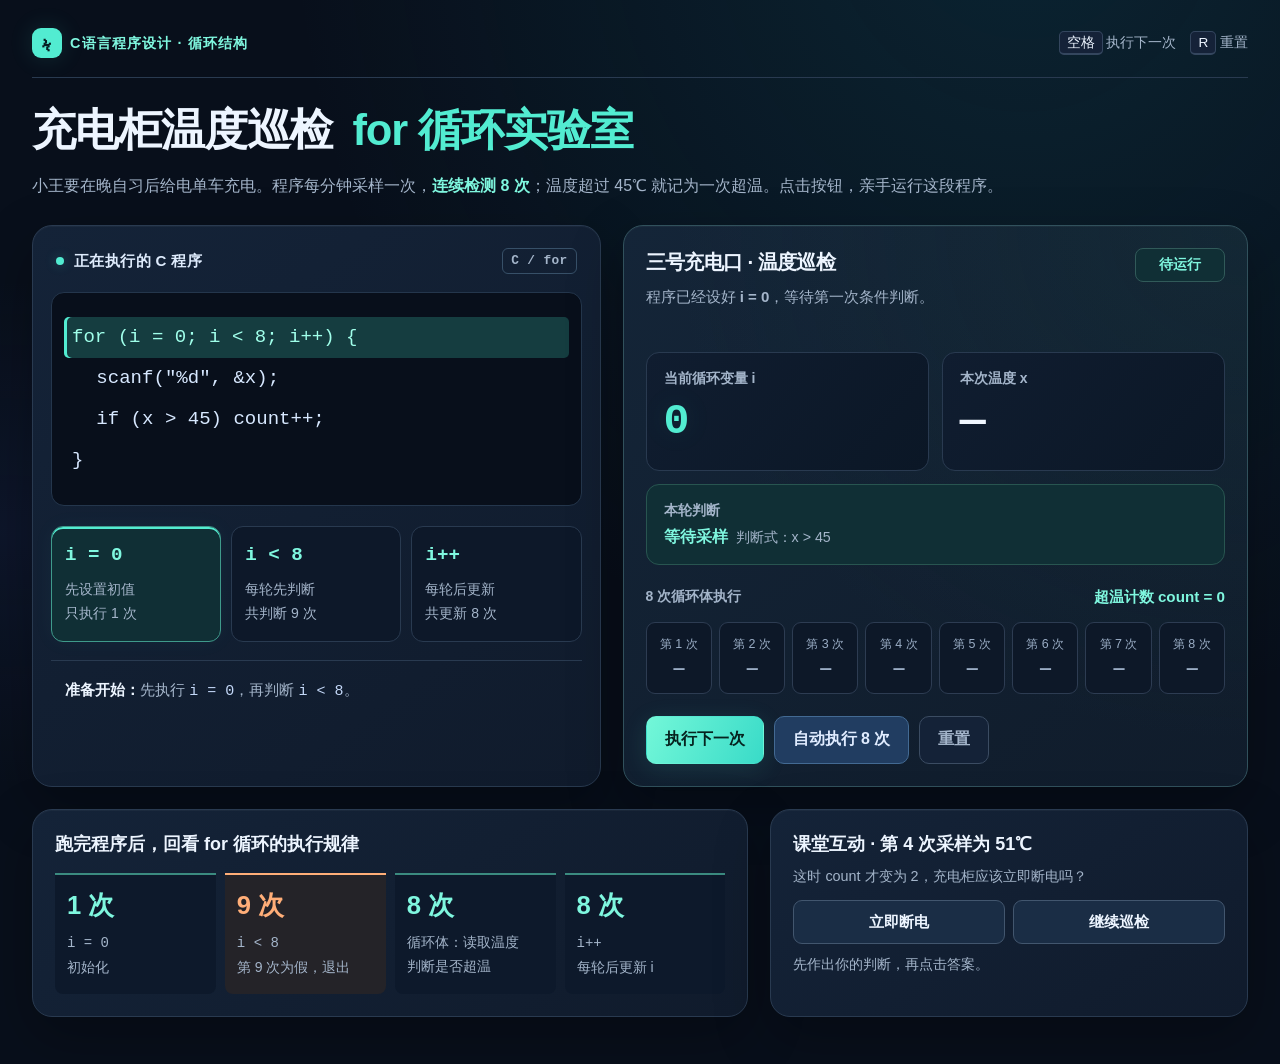
==== for-loop.html @ 03968ece "Publish C语言程序设计学习实验室" ====
<!doctype html>
<html lang="zh-CN">
<head>
  <meta charset="UTF-8" />
  <meta name="viewport" content="width=device-width, initial-scale=1.0" />
  <meta name="theme-color" content="#080f1b" />
  <meta name="color-scheme" content="dark" />
  <meta name="description" content="用充电柜温度巡检理解 C 语言 for 循环的初始化、条件、循环体与更新。" />
  <title>充电柜温度巡检 · for 循环实验室</title>
  <link rel="icon" type="image/svg+xml" href="data:image/svg+xml,%3Csvg xmlns='http://www.w3.org/2000/svg' viewBox='0 0 64 64'%3E%3Crect width='64' height='64' rx='14' fill='%230A3550'/%3E%3Cpath d='M34 7 15 36h15l-2 21 21-31H34z' fill='%234EE1D1'/%3E%3C/svg%3E" />
  <style>
    :root {
      color-scheme: dark;
      --ink: #edf5ff;
      --ink-soft: #a4b5ca;
      --paper: #080f1b;
      --card: #111e30;
      --line: #293a50;
      --cyan: #52ecd1;
      --cyan-dark: #7ff7df;
      --cyan-pale: #102f35;
      --navy: #f0f7ff;
      --orange: #ffae78;
      --orange-pale: #35271f;
      --gold: #e8ce84;
      --shadow: 0 20px 55px rgba(0, 0, 0, .28), inset 0 1px 0 rgba(255, 255, 255, .035);
    }
    * { box-sizing: border-box; }
    html { background: var(--paper); }
    body {
      margin: 0;
      min-width: 320px;
      color: var(--ink);
      background: radial-gradient(ellipse at 80% -12%, rgba(19, 107, 125, .23), transparent 46rem), radial-gradient(ellipse at 0% 50%, rgba(48, 66, 143, .13), transparent 38rem), var(--paper);
      font-family: "PingFang SC", "Microsoft YaHei", "Noto Sans CJK SC", Arial, sans-serif;
    }
    button { font: inherit; }
    ::selection { color: #071a23; background: var(--cyan); }
    .shell { width: min(1240px, calc(100% - 64px)); margin: 0 auto; padding: 28px 0 48px; }
    .topline { display: flex; align-items: center; justify-content: space-between; gap: 18px; margin-bottom: 24px; padding-bottom: 19px; border-bottom: 1px solid var(--line); }
    .course-tag { display: inline-flex; align-items: center; gap: 8px; color: var(--cyan-dark); font-size: .9rem; font-weight: 800; letter-spacing: .08em; }
    .bolt { width: 30px; height: 30px; display: grid; place-items: center; color: #061d22; background: var(--cyan); border-radius: 9px; font-size: 1.3rem; box-shadow: 0 0 24px #52ecd121; }
    .key-guide { color: var(--ink-soft); font-size: .85rem; white-space: nowrap; }
    .key-guide kbd { border: 1px solid #34465e; border-bottom-width: 2px; border-radius: 5px; background: #152238; padding: 3px 7px; color: var(--ink); font-family: inherit; }
    h1 { margin: 0; font-size: clamp(1.85rem, 3.4vw, 2.85rem); line-height: 1.3; letter-spacing: -.025em; font-weight: 850; }
    h1 span { display: inline-block; color: var(--cyan); margin-left: 20px; }
    .lede { max-width: 1000px; margin: 12px 0 25px; color: var(--ink-soft); font-size: 1rem; line-height: 1.85; }
    .lede strong { color: var(--cyan-dark); }
    .lab { display: grid; grid-template-columns: minmax(0, 1fr) minmax(0, 1.1fr); gap: 22px; align-items: stretch; }
    .code-card, .sim-card, .principle-card, .challenge { background: linear-gradient(145deg, #142338, #101b2c); border: 1px solid var(--line); border-radius: 20px; box-shadow: var(--shadow); }
    .code-card { overflow: hidden; }
    .card-label { display: flex; align-items: center; gap: 10px; margin: 0; padding: 22px 23px 18px; color: #deebfc; font-size: .94rem; font-weight: 750; letter-spacing: .025em; }
    .code-language { margin-left: auto; font: 600 .8rem/1.4 Consolas, monospace; padding: 3px 8px; border: 1px solid #375068; border-radius: 6px; color: var(--ink-soft); }
    .dot { width: 8px; height: 8px; border-radius: 100%; background: var(--cyan); box-shadow: 0 0 12px #52ecd144; }
    .code { margin: 0 18px; padding: 24px 12px; overflow: auto; color: #d7e8ff; background: #080f1b; border: 1px solid #24364c; border-radius: 13px; font: 500 clamp(.95rem, 1.65vw, 1.19rem)/2.15 "SFMono-Regular", Consolas, "Liberation Mono", monospace; }
    .c-line { display: block; min-width: max-content; padding: 0 8px; border-radius: 5px; transition: background .25s, color .25s, box-shadow .25s; }
    .c-line.active { color: #a0ffea; background: #153d40; box-shadow: inset 3px 0 0 var(--cyan); }
    .c-line.warn-active { color: #ffd0ab; background: #422f25; box-shadow: inset 3px 0 0 var(--orange); }
    .indent { padding-left: 1.7em; }
    .for-parts { display: grid; grid-template-columns: repeat(3, 1fr); gap: 10px; margin: 20px 18px 18px; }
    .part { min-height: 116px; padding: 16px 13px; background: #0d1829; border: 1px solid var(--line); border-radius: 12px; transition: background .25s, box-shadow .25s, border-color .25s; }
    .part.active { background: var(--cyan-pale); border-color: #3f9a8b; box-shadow: inset 0 2px 0 var(--cyan), 0 0 22px #52ecd10b; }
    .part.exit { background: var(--orange-pale); box-shadow: inset 0 3px 0 var(--orange); }
    .part code { display: block; color: var(--cyan-dark); font: 800 1.2rem/1.25 "SFMono-Regular", Consolas, monospace; }
    .part.exit code { color: var(--orange); }
    .part span { display: block; margin-top: 11px; color: var(--ink-soft); font-size: .875rem; line-height: 1.7; }
    .concept-note { margin: 0 18px 22px; padding: 15px 14px; border-top: 1px solid var(--line); color: var(--ink-soft); font-size: .94rem; line-height: 1.85; }
    .concept-note code { color: #c4d8f8; }
    .concept-note b { color: var(--ink); }
    .sim-card { padding: 22px; border-color: #31515c; background: radial-gradient(ellipse at top right, #19413e38, transparent 65%), linear-gradient(145deg, #142538, #101c2b); }
    .sim-head { display: flex; justify-content: space-between; gap: 16px; align-items: flex-start; }
    .sim-head h2 { margin: 0; font-size: 1.28rem; letter-spacing: -.03em; }
    .sim-head p { min-height: 3.1em; margin: 9px 0 0; color: var(--ink-soft); font-size: .94rem; line-height: 1.6; }
    .state-chip { flex: 0 0 auto; min-width: 90px; padding: 7px 10px; border: 1px solid #315a59; border-radius: 8px; color: var(--cyan-dark); background: var(--cyan-pale); text-align: center; font-size: .875rem; font-weight: 750; }
    .reading-panel { display: grid; grid-template-columns: 1fr 1fr; gap: 13px; margin-top: 20px; }
    .reading { min-height: 119px; padding: 17px; border: 1px solid var(--line); border-radius: 13px; background: linear-gradient(130deg, #101d30, #0b1726); transition: background .25s, border-color .25s; }
    .reading .tiny { display: block; color: var(--ink-soft); font-size: .875rem; font-weight: 600; }
    .reading strong { display: block; margin-top: 10px; color: var(--navy); font: 600 2.7rem/1.1 "SFMono-Regular", Consolas, monospace; font-variant-numeric: tabular-nums; letter-spacing: -.045em; }
    #i-value { color: var(--cyan); text-shadow: 0 0 30px #52ecd11a; }
    .reading strong .unit { font-size: 1rem; letter-spacing: 0; }
    .reading.hot { border-color: #79533c; background: var(--orange-pale); }
    .reading.hot strong { color: var(--orange); }
    .judgement { grid-column: 1 / -1; min-height: auto; padding: 14px 17px; border-color: #285550; background: var(--cyan-pale); line-height: 1.7; }
    .judgement.hot { background: var(--orange-pale); }
    .judgement strong { display: inline; margin: 0; color: var(--cyan-dark); font-family: inherit; font-size: 1rem; font-weight: 700; line-height: 1.7; letter-spacing: 0; }
    .judgement.hot strong { color: var(--orange); }
    .reason { margin-left: 8px; color: var(--ink-soft); font-size: .89rem; }
    .track-wrap { margin: 22px 0 0; }
    .track-title { display: flex; flex-wrap: wrap; gap: 7px; justify-content: space-between; align-items: center; margin-bottom: 14px; color: var(--ink-soft); font-size: .875rem; font-weight: 650; }
    .track-title b { color: var(--cyan-dark); font-size: .95rem; }
    .track { display: grid; grid-template-columns: repeat(8, 1fr); gap: 7px; }
    .sample { min-height: 72px; display: flex; flex-direction: column; justify-content: center; align-items: center; gap: 7px; border: 1px solid #2d3c52; border-radius: 9px; color: #9aadc5; background: #0d1828; transition: transform .25s, border .25s, background .25s, box-shadow .25s; }
    .sample .number { font-size: .78rem; font-weight: 500; white-space: nowrap; }
    .sample .temp { font: 600 1.15rem/1.1 "SFMono-Regular", Consolas, monospace; letter-spacing: -.04em; }
    .sample.done { color: var(--cyan-dark); border-color: #397b70; background: var(--cyan-pale); }
    .sample.done.hot { color: var(--orange); border-color: #7e573e; background: var(--orange-pale); }
    .sample.current { transform: translateY(-4px); border-color: var(--cyan); box-shadow: 0 6px 20px #52ecd122; }
    .sample.current.hot { border-color: var(--orange); box-shadow: 0 6px 20px #ffae7820; }
    .actions { display: flex; flex-wrap: wrap; gap: 10px; margin-top: 22px; }
    .btn { min-height: 48px; padding: 0 18px; border: 1px solid transparent; border-radius: 10px; cursor: pointer; font-weight: 750; transition: transform .18s, background .18s, border .18s, opacity .18s, box-shadow .18s; }
    .btn:hover:not(:disabled) { transform: translateY(-2px); }
    .btn:focus-visible { outline: 2px solid var(--cyan); outline-offset: 4px; }
    .btn:disabled { cursor: not-allowed; opacity: .55; }
    .primary { color: #06231f; background: linear-gradient(115deg, #73f7d8, #39dbc8); box-shadow: 0 5px 24px #45e2ce20; }
    .primary:hover:not(:disabled) { background: #8effe6; box-shadow: 0 7px 28px #45e2ce35; }
    .auto { color: #e0ecff; border-color: #436a93; background: #213d61; }
    .auto:hover:not(:disabled) { background: #2d507e; }
    .ghost { color: var(--ink-soft); border-color: #3b4c62; background: #142237; }
    .ghost:hover:not(:disabled) { color: var(--ink); border-color: #7086a0; }
    .exit-result { display: none; margin-top: 20px; padding: 16px 17px; border-radius: 12px; color: #ffd6b5; background: linear-gradient(110deg, #3f2e22, #262228); border: 1px solid #94673f; }
    .exit-result.show { display: block; animation: reveal .35s ease-out; }
    .exit-result b { display: block; font-size: 1.04rem; }
    .exit-result span { display: block; margin-top: 7px; color: #e3bda2; font-size: .94rem; line-height: 1.7; }
    @keyframes reveal { from { opacity: 0; transform: translateY(8px); } to { opacity: 1; transform: translateY(0); } }
    .below { display: grid; grid-template-columns: 1.2fr .8fr; gap: 22px; margin-top: 22px; }
    .principle-card, .challenge { padding: 22px; }
    .principle-card h2, .challenge h2 { margin: 0; font-size: 1.12rem; }
    .principles { display: grid; grid-template-columns: repeat(4, 1fr); gap: 9px; margin-top: 17px; }
    .principle { padding: 15px 12px; border-top: 2px solid #3b8b80; border-radius: 0 0 8px 8px; background: #0d192b; }
    .principle:nth-child(2) { border-top-color: var(--orange); background: #242328; }
    .principle b { display: block; color: var(--cyan-dark); font-size: 1.6rem; line-height: 1.25; }
    .principle:nth-child(2) b { color: var(--orange); }
    .principle span { display: block; margin-top: 9px; color: var(--ink-soft); font-size: .875rem; line-height: 1.7; }
    .challenge p { margin: 9px 0 13px; color: var(--ink-soft); font-size: .9rem; line-height: 1.55; }
    .answer-row { display: flex; gap: 8px; }
    .answer { flex: 1; min-height: 44px; padding: 0 10px; color: var(--ink); border: 1px solid #42566e; border-radius: 9px; background: #1a2d45; cursor: pointer; font-size: .94rem; font-weight: 650; transition: background .2s, border-color .2s; }
    .answer:hover { border-color: var(--cyan); background: #20413f; }
    .answer:focus-visible { outline: 2px solid var(--cyan); outline-offset: 3px; }
    .feedback { min-height: 22px; margin: 12px 0 0; color: var(--ink-soft); font-size: .84rem; line-height: 1.5; }
    .feedback.good { color: var(--cyan-dark); font-weight: 700; }
    .feedback.bad { color: var(--orange); font-weight: 700; }
    .sr-only { position: absolute; width: 1px; height: 1px; padding: 0; margin: -1px; overflow: hidden; clip: rect(0, 0, 0, 0); white-space: nowrap; border: 0; }
    @media (max-width: 1000px) { h1 span { display: block; margin: 3px 0 0; } .track { grid-template-columns: repeat(4, 1fr); } }
    @media (max-width: 850px) { .lab, .below { grid-template-columns: 1fr; } .principles { grid-template-columns: repeat(4, 1fr); } .track { grid-template-columns: repeat(8, 1fr); } .code { font-size: 1.15rem; } }
    @media (max-width: 560px) { .shell { width: calc(100% - 28px); padding-top: 20px; } .key-guide { display: none; } h1 { font-size: 1.9rem; } .course-tag { font-size: .82rem; letter-spacing: .01em; } .sim-card { padding: 17px; } .sim-head { flex-wrap: wrap; gap: 10px; } .code { font-size: .93rem; padding: 20px 8px; margin: 0 12px; } .for-parts { margin: 16px 12px; gap: 6px; } .part { min-height: auto; padding: 13px 8px; } .part code { font-size: 1rem; } .part span { font-size: .875rem; } .concept-note { margin: 0 12px 15px; padding: 12px 5px; } .track { grid-template-columns: repeat(4, 1fr); } .principles { grid-template-columns: 1fr 1fr; } .principle-card, .challenge { padding: 18px; } .actions { gap: 8px; } .btn { padding: 0 13px; font-size: .94rem; } .reason { display: block; margin: 2px 0 0; } }
    @media (prefers-reduced-motion: reduce) { *, *::before, *::after { animation: none !important; transition: none !important; } }
  </style>
</head>
<body>
  <main class="shell">
    <div class="topline">
      <div class="course-tag"><span class="bolt">ϟ</span> C语言程序设计 · 循环结构</div>
      <div class="key-guide"><kbd>空格</kbd> 执行下一次　<kbd>R</kbd> 重置</div>
    </div>
    <h1>充电柜温度巡检<span>for 循环实验室</span></h1>
    <p class="lede">小王要在晚自习后给电单车充电。程序每分钟采样一次，<strong>连续检测 8 次</strong>；温度超过 45℃ 就记为一次超温。点击按钮，亲手运行这段程序。</p>

    <section class="lab" aria-label="for 循环运行模拟">
      <article class="code-card">
        <p class="card-label"><span class="dot"></span>正在执行的 C 程序<span class="code-language">C / for</span></p>
        <pre class="code" aria-label="for 循环程序代码"><code><span id="line-for" class="c-line">for (i = 0; i &lt; 8; i++) {</span><span id="line-input" class="c-line indent">scanf("%d", &amp;x);</span><span id="line-if" class="c-line indent">if (x &gt; 45) count++;</span><span class="c-line">}</span></code></pre>
        <div class="for-parts" aria-label="for 的三个表达式">
          <div id="part-init" class="part active"><code>i = 0</code><span>先设置初值<br />只执行 1 次</span></div>
          <div id="part-condition" class="part"><code>i &lt; 8</code><span>每轮先判断<br />共判断 9 次</span></div>
          <div id="part-update" class="part"><code>i++</code><span>每轮后更新<br />共更新 8 次</span></div>
        </div>
        <p class="concept-note" id="concept-note"><b>准备开始：</b>先执行 <code>i = 0</code>，再判断 <code>i &lt; 8</code>。</p>
      </article>

      <article class="sim-card">
        <div class="sim-head">
          <div><h2>三号充电口 · 温度巡检</h2><p id="stage-copy">程序已经设好 <b>i = 0</b>，等待第一次条件判断。</p></div>
          <div class="state-chip" id="state-chip">待运行</div>
        </div>
        <div class="reading-panel" aria-live="polite">
          <div class="reading"><span class="tiny">当前循环变量 i</span><strong id="i-value">0</strong></div>
          <div id="temperature-card" class="reading"><span class="tiny">本次温度 x</span><strong id="temperature-value">—</strong></div>
          <div id="judgement-card" class="reading judgement"><span class="tiny">本轮判断</span><strong id="judgement-value">等待采样</strong><span id="reason" class="reason">判断式：x &gt; 45</span></div>
        </div>
        <div class="track-wrap">
          <div class="track-title"><span>8 次循环体执行</span><b id="count-readout">超温计数 count = 0</b></div>
          <div id="track" class="track" aria-label="8 次温度采样记录"></div>
        </div>
        <div class="actions">
          <button id="next-button" class="btn primary" type="button">执行下一次</button>
          <button id="auto-button" class="btn auto" type="button">自动执行 8 次</button>
          <button id="reset-button" class="btn ghost" type="button">重置</button>
        </div>
        <div id="exit-result" class="exit-result" role="status"><b>循环结束：i = 8，i &lt; 8 为假</b><span>8 次采样全部完成，count = 3。满足“超温次数 ≥ 3”，三号口自动断电。</span></div>
      </article>
    </section>

    <section class="below" aria-label="规律总结与课堂互动">
      <article class="principle-card">
        <h2>跑完程序后，回看 for 循环的执行规律</h2>
        <div class="principles">
          <div class="principle"><b>1 次</b><span><code>i = 0</code><br />初始化</span></div>
          <div class="principle"><b>9 次</b><span><code>i &lt; 8</code><br />第 9 次为假，退出</span></div>
          <div class="principle"><b>8 次</b><span>循环体：读取温度<br />判断是否超温</span></div>
          <div class="principle"><b>8 次</b><span><code>i++</code><br />每轮后更新 i</span></div>
        </div>
      </article>
      <aside class="challenge">
        <h2>课堂互动 · 第 4 次采样为 51℃</h2>
        <p>这时 count 才变为 2，充电柜应该立即断电吗？</p>
        <div class="answer-row">
          <button class="answer" type="button" data-answer="yes">立即断电</button>
          <button class="answer" type="button" data-answer="no">继续巡检</button>
        </div>
        <p id="feedback" class="feedback" aria-live="polite">先作出你的判断，再点击答案。</p>
      </aside>
    </section>
  </main>

  <script>
    const readings = [43, 47, 42, 51, 39, 46, 41, 44];
    let completed = 0;
    let count = 0;
    let busy = false;
    let autoRunning = false;

    const el = (id) => document.getElementById(id);
    const sleep = (ms) => new Promise((resolve) => window.setTimeout(resolve, ms));
    const elements = {
      lineFor: el('line-for'), lineInput: el('line-input'), lineIf: el('line-if'),
      init: el('part-init'), condition: el('part-condition'), update: el('part-update'),
      note: el('concept-note'), stage: el('stage-copy'), chip: el('state-chip'),
      iValue: el('i-value'), temperatureValue: el('temperature-value'), temperatureCard: el('temperature-card'),
      judgementValue: el('judgement-value'), judgementCard: el('judgement-card'), reason: el('reason'),
      count: el('count-readout'), track: el('track'), next: el('next-button'), auto: el('auto-button'),
      reset: el('reset-button'), result: el('exit-result'), feedback: el('feedback')
    };

    function clearHighlights() {
      [elements.lineFor, elements.lineInput, elements.lineIf].forEach((node) => node.className = 'c-line' + (node === elements.lineInput || node === elements.lineIf ? ' indent' : ''));
      [elements.init, elements.condition, elements.update].forEach((node) => node.className = 'part');
    }

    function setStage(kind, message) {
      clearHighlights();
      if (kind === 'init') { elements.init.classList.add('active'); elements.lineFor.classList.add('active'); }
      if (kind === 'condition') { elements.condition.classList.add('active'); elements.lineFor.classList.add('active'); }
      if (kind === 'body') { elements.lineInput.classList.add('active'); elements.lineIf.classList.add('active'); }
      if (kind === 'hot') { elements.lineInput.classList.add('active'); elements.lineIf.classList.add('warn-active'); }
      if (kind === 'update') { elements.update.classList.add('active'); elements.lineFor.classList.add('active'); }
      if (kind === 'exit') { elements.condition.classList.add('exit'); elements.lineFor.classList.add('warn-active'); }
      elements.stage.innerHTML = message;
    }

    function drawTrack(currentIndex = -1) {
      elements.track.innerHTML = readings.map((temp, index) => {
        const isDone = index < completed;
        const isHot = temp > 45;
        const isCurrent = index === currentIndex;
        const classes = ['sample'];
        if (isDone) classes.push('done');
        if (isHot && isDone) classes.push('hot');
        if (isCurrent) classes.push('current');
        if (isCurrent && isHot) classes.push('hot');
        return `<div class="${classes.join(' ')}" aria-label="第 ${index + 1} 次采样${isDone ? `，${temp} 摄氏度` : '，尚未执行'}"><span class="number">第 ${index + 1} 次</span><span class="temp">${isDone ? temp + '°' : '—'}</span></div>`;
      }).join('');
    }

    function updateControls() {
      const finished = completed >= readings.length;
      elements.next.disabled = busy || finished;
      elements.auto.disabled = busy || finished;
      elements.reset.disabled = busy;
      elements.auto.textContent = autoRunning ? '正在自动执行…' : '自动执行 8 次';
    }

    function reset() {
      if (busy) return;
      completed = 0; count = 0; busy = false; autoRunning = false;
      clearHighlights();
      elements.init.classList.add('active'); elements.lineFor.classList.add('active');
      elements.note.innerHTML = '<b>准备开始：</b>先执行 <code>i = 0</code>，再判断 <code>i &lt; 8</code>。';
      elements.stage.innerHTML = '程序已经设好 <b>i = 0</b>，等待第一次条件判断。';
      elements.chip.textContent = '待运行';
      elements.iValue.textContent = '0';
      elements.temperatureValue.textContent = '—';
      elements.temperatureCard.classList.remove('hot');
      elements.judgementValue.textContent = '等待采样';
      elements.judgementCard.classList.remove('hot');
      elements.reason.textContent = '判断式：x > 45';
      elements.count.textContent = '超温计数 count = 0';
      elements.result.classList.remove('show');
      drawTrack(); updateControls();
    }

    async function executeOne() {
      if (busy || completed >= readings.length) return;
      busy = true; updateControls();
      const i = completed;
      const temp = readings[i];
      const high = temp > 45;
      elements.chip.textContent = `第 ${i + 1} 次`; 
      elements.iValue.textContent = i;
      setStage('condition', `第 ${i + 1} 轮开始：先判断 <b>i &lt; 8</b>。当前 i = ${i}，条件为真，进入循环体。`);
      elements.note.innerHTML = `<b>第 ${i + 1} 次条件判断：</b><code>${i} &lt; 8</code> 为真，因此执行循环体。`;
      await sleep(480);
      elements.temperatureValue.innerHTML = `${temp}<span class="unit">℃</span>`;
      elements.temperatureCard.classList.toggle('hot', high);
      elements.judgementValue.textContent = high ? '超温，count++' : '温度正常';
      elements.judgementCard.classList.toggle('hot', high);
      elements.reason.textContent = high ? `${temp} > 45，计为 1 次超温` : `${temp} ≤ 45，不增加 count`;
      setStage(high ? 'hot' : 'body', `循环体：读取温度 x = ${temp}℃，${high ? '温度超过 45℃，count 加 1。' : '温度正常，count 不变。'}`);
      if (high) count += 1;
      completed += 1;
      elements.count.textContent = `超温计数 count = ${count}`;
      drawTrack(i);
      await sleep(760);
      setStage('update', `本轮循环体执行完毕，执行 <b>i++</b>：i 从 ${i} 变为 ${i + 1}。`);
      elements.iValue.textContent = i + 1;
      elements.note.innerHTML = `<b>第 ${i + 1} 次更新：</b><code>i++</code> 后，i = ${i + 1}。`;
      await sleep(480);
      if (completed === readings.length) {
        setStage('exit', '第 9 次条件判断：<b>i = 8</b>，<b>8 &lt; 8</b> 为假，循环退出。');
        elements.chip.textContent = '循环结束';
        elements.note.innerHTML = '<b>关键发现：</b>循环体只执行 8 次，但 <code>i &lt; 8</code> 会再判断 1 次，判断为假后才退出。';
        elements.reason.textContent = '第 9 次判断：8 < 8 为假，结束循环';
        elements.result.classList.add('show');
      } else {
        elements.chip.textContent = `已完成 ${completed}/8`;
        elements.stage.innerHTML = `已完成第 ${completed} 次循环，下一轮将先判断 <b>i &lt; 8</b>。`;
      }
      busy = false; updateControls();
    }

    async function autoRun() {
      if (busy || completed >= readings.length) return;
      autoRunning = true; updateControls();
      while (completed < readings.length) await executeOne();
      autoRunning = false; updateControls();
    }

    elements.next.addEventListener('click', executeOne);
    elements.auto.addEventListener('click', autoRun);
    elements.reset.addEventListener('click', reset);
    window.addEventListener('keydown', (event) => {
      if (event.code === 'Space' && document.activeElement.tagName !== 'BUTTON') { event.preventDefault(); executeOne(); }
      if (event.key.toLowerCase() === 'r') reset();
    });
    document.querySelectorAll('[data-answer]').forEach((button) => button.addEventListener('click', () => {
      const isCorrect = button.dataset.answer === 'no';
      elements.feedback.textContent = isCorrect
        ? '答对了。第 4 次后 count = 2，还未达到 3；本例按既定程序完成 8 次采样后，再依据 count 决定是否断电。'
        : '再想一想：第 4 次后 count 只有 2，尚未达到“超温次数 ≥ 3”的条件。';
      elements.feedback.className = `feedback ${isCorrect ? 'good' : 'bad'}`;
    }));
    reset();
  </script>
<script>
  // Notify the course shell without changing the existing lab interaction.
  const notifySize = () => parent.postMessage({type:'c-for-size', height:document.body.scrollHeight + 12}, '*');
  new ResizeObserver(notifySize).observe(document.body);
  new MutationObserver(() => {
    if (document.getElementById('exit-result').classList.contains('show'))
      parent.postMessage({type:'c-for-complete'}, '*');
  }).observe(document.getElementById('exit-result'), {attributes:true, attributeFilter:['class']});
  window.addEventListener('load', notifySize);
</script>
</body>
</html>
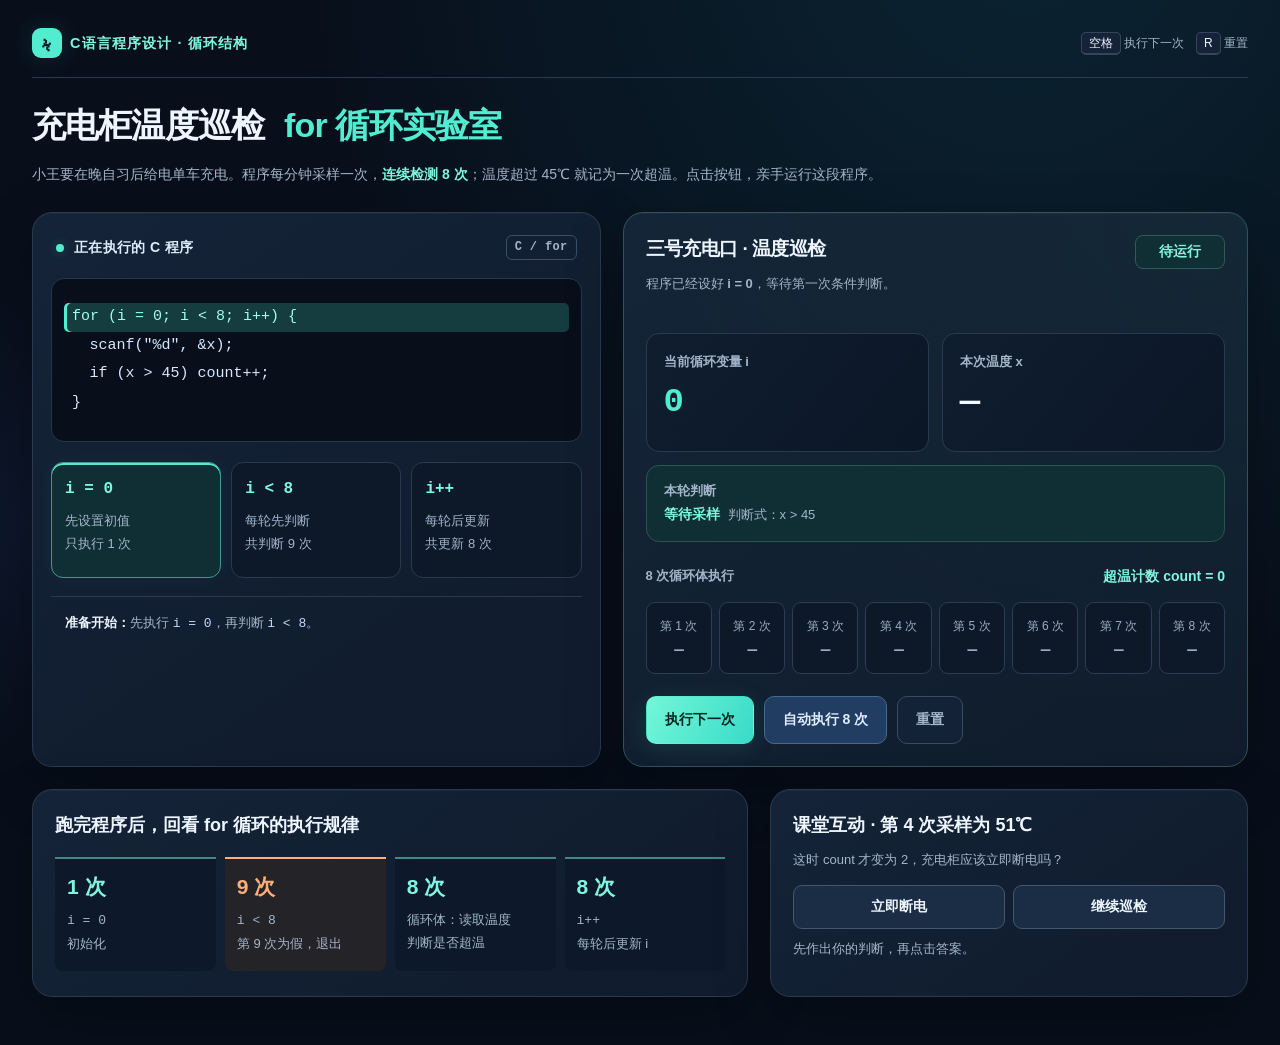
==== commit 1cd02219: "Fix first-chapter entry and responsive typography" ====
--- a/for-loop.html
+++ b/for-loop.html
@@ -134,6 +134,50 @@
     @media (max-width: 850px) { .lab, .below { grid-template-columns: 1fr; } .principles { grid-template-columns: repeat(4, 1fr); } .track { grid-template-columns: repeat(8, 1fr); } .code { font-size: 1.15rem; } }
     @media (max-width: 560px) { .shell { width: calc(100% - 28px); padding-top: 20px; } .key-guide { display: none; } h1 { font-size: 1.9rem; } .course-tag { font-size: .82rem; letter-spacing: .01em; } .sim-card { padding: 17px; } .sim-head { flex-wrap: wrap; gap: 10px; } .code { font-size: .93rem; padding: 20px 8px; margin: 0 12px; } .for-parts { margin: 16px 12px; gap: 6px; } .part { min-height: auto; padding: 13px 8px; } .part code { font-size: 1rem; } .part span { font-size: .875rem; } .concept-note { margin: 0 12px 15px; padding: 12px 5px; } .track { grid-template-columns: repeat(4, 1fr); } .principles { grid-template-columns: 1fr 1fr; } .principle-card, .challenge { padding: 18px; } .actions { gap: 8px; } .btn { padding: 0 13px; font-size: .94rem; } .reason { display: block; margin: 2px 0 0; } }
     @media (prefers-reduced-motion: reduce) { *, *::before, *::after { animation: none !important; transition: none !important; } }
+  
+    /* Keep the embedded experiment in the same readable scale as course pages. */
+    html { -webkit-text-size-adjust: 100%; text-size-adjust: 100%; }
+    body { font-size: 14px; min-width: 0; }
+    h1 { font-size: clamp(24px, 2.7vw, 34px); line-height: 1.4; }
+    .lede { font-size: 14px; line-height: 1.85; }
+    .card-label { font-size: 14px; }
+    .code-language, .key-guide { font-size: 12px; }
+    .code { font-size: 15px; line-height: 1.9; }
+    .part code { font-size: 16px; }
+    .part span, .concept-note, .sim-head p, .reading .tiny, .reason, .track-title, .principle span, .challenge p, .feedback { font-size: 13px; line-height: 1.75; }
+    .sim-head h2 { font-size: 19px; line-height: 1.5; }
+    .state-chip, .track-title b, .btn, .answer { font-size: 14px; }
+    .reading strong { font-size: 34px; }
+    .reading.judgement strong { font-size: 14px; line-height: 1.7; }
+    .reading strong .unit { font-size: 14px; }
+    .sample .number { font-size: 12px; }
+    .sample .temp { font-size: 16px; }
+    .principle-card h2, .challenge h2 { font-size: 18px; line-height: 1.55; }
+    .principle b { font-size: 21px; }
+    .exit-result b { font-size: 15px; line-height: 1.6; }
+    .exit-result span { font-size: 13px; line-height: 1.8; }
+    @media (max-width: 560px) {
+      h1 { font-size: 22px; }
+      .course-tag { font-size: 12px; }
+      .code { font-size: 13px; line-height: 1.85; }
+      .part code { font-size: 14px; }
+      .part span { font-size: 12.5px; margin-top: 8px; }
+      .sim-head h2 { font-size: 17px; }
+      .sim-head p { min-height: auto; }
+      .reading:not(.judgement) { min-height: 100px; padding: 14px; }
+      .reading strong { font-size: 28px; margin-top: 8px; }
+      .reading.judgement strong { font-size: 14px; }
+      .reading .tiny { font-size: 12.5px; }
+      .sample .temp { font-size: 15px; }
+      .principle b { font-size: 19px; }
+      .principle-card h2, .challenge h2 { font-size: 16px; }
+      .btn { font-size: 13px; min-height: 44px; padding: 0 12px; }
+    }
+    @media (max-width: 360px) {
+      .code { font-size: 12.5px; }
+      .part { padding: 12px 8px; }
+      .reading strong { font-size: 26px; }
+    }
   </style>
 </head>
 <body>
